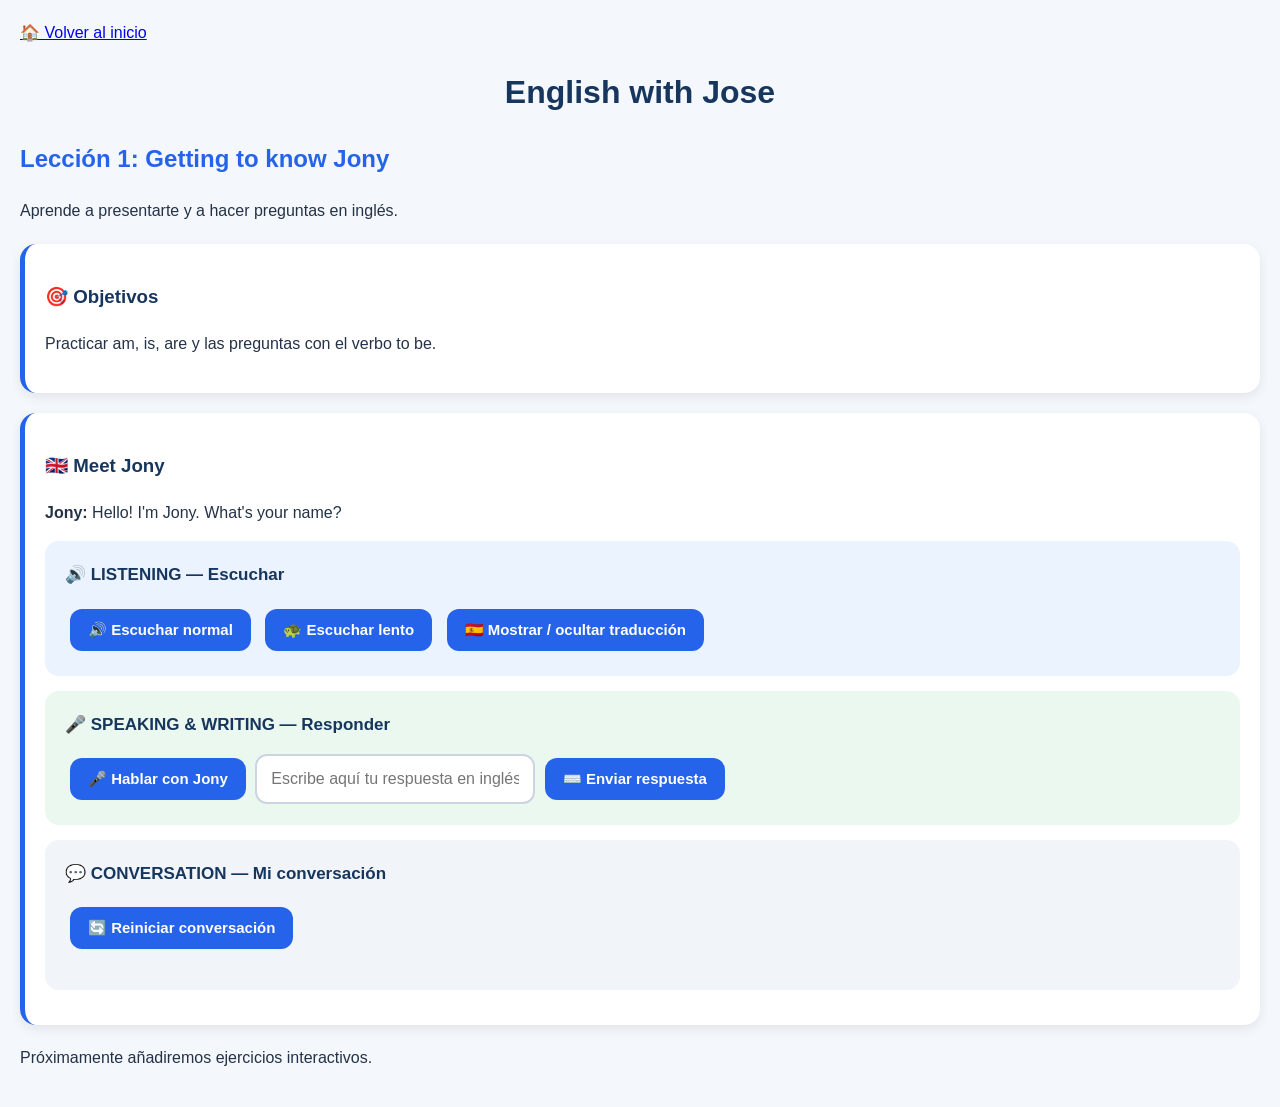
==== curso1.html @ d6d6503d "Eliminar mensaje duplicado del reconocimiento de voz Clear the result text content after processing " ====
<!DOCTYPE html>
<html lang="es">
<head>
  <meta charset="UTF-8">
  <meta name="viewport" content="width=device-width, initial-scale=1.0">
  <title>English with Jose - Curso 1</title>
 <link rel="stylesheet" href="curso1.css?v=2">
</head>

<body>
  <a href="inicio.html">🏠 Volver al inicio</a>

  <h1>English with Jose</h1>
  <h2>Lección 1: Getting to know Jony</h2>

  <p>Aprende a presentarte y a hacer preguntas en inglés.</p>

  <div class="tarjeta">
  <h3>🎯 Objetivos</h3>
  <p>Practicar am, is, are y las preguntas con el verbo to be.</p>
   </div> 
<div class="tarjeta">
  <h3>🇬🇧 Meet Jony</h3>
  <p><strong>Jony:</strong> Hello! I'm Jony. What's your name?</p>
 <div class="subtarjeta escuchar">
    <h4>🔊 LISTENING — Escuchar</h4>
  <button onclick="hablarJony(1)">🔊 Escuchar normal</button>
<button onclick="hablarJony(0.7)">🐢 Escuchar lento</button>
  <p id="traduccionJony" style="display:none;"><strong>Traducción:</strong> ¡Hola! Soy Jony. ¿Cómo te llamas?</p>
<button onclick="alternarTraduccion()">🇪🇸 Mostrar / ocultar traducción</button>
 </div> 
 <div class="subtarjeta responder">
    <h4>🎤 SPEAKING & WRITING — Responder</h4> 
 <button onclick="escucharRespuesta()">🎤 Hablar con Jony</button>
 <input type="text" id="respuestaEscrita" placeholder="Escribe aquí tu respuesta en inglés" onkeydown="if(event.key === 'Enter') enviarRespuestaEscrita()">
 <button onclick="enviarRespuestaEscrita()">⌨️ Enviar respuesta</button> 
 </div> 
  <div class="subtarjeta conversacion">
    <h4>💬 CONVERSATION — Mi conversación</h4>
 <button onclick="reiniciarConversacion()">🔄 Reiniciar conversación</button> 
 <p id="respuestaAlumno"></p>
<div id="historialConversacion"></div>
    <p id="correccionAlumno"></p>
  </div>  
  </div>
  <p>Próximamente añadiremos ejercicios interactivos.</p>
<script>
let pasoConversacion = 1;
 let modoRespuesta = "voz"; 
 function agregarMensaje(remitente, texto) {
    const historial = document.getElementById("historialConversacion");

    const mensaje = document.createElement("div");
    mensaje.className = "mensaje " + remitente;
    mensaje.textContent = texto;

    historial.appendChild(mensaje);
} 
function hablarJony(velocidad) {
  const texto = "Hello! I'm Jony. What's your name?";

  speechSynthesis.cancel();

  const mensaje = new SpeechSynthesisUtterance(texto);

  mensaje.lang = "en-GB";
  mensaje.rate = velocidad;

  const voces = speechSynthesis.getVoices();

  const vozBritanica = voces.find(voz =>
    voz.lang.toLowerCase().startsWith("en-gb")
  );

  if (vozBritanica) {
    mensaje.voice = vozBritanica;
  }

  speechSynthesis.speak(mensaje);
}
function alternarTraduccion() {
  const traduccion = document.getElementById("traduccionJony");

  if (traduccion.style.display === "none") {
    traduccion.style.display = "block";
  } else {
    traduccion.style.display = "none";
  }
}
function escucharRespuesta() {
  const Reconocimiento = window.SpeechRecognition || window.webkitSpeechRecognition;
  const resultado = document.getElementById("respuestaAlumno");

  if (!Reconocimiento) {
    resultado.textContent = "Tu navegador no admite el reconocimiento de voz.";
    return;
  }

  const reconocimiento = new Reconocimiento();

  reconocimiento.lang = "en-GB";
  reconocimiento.continuous = false;
  reconocimiento.interimResults = false;

  resultado.textContent = "🎤 Escuchando... Habla en inglés.";

  reconocimiento.onresult = function(evento) {
    const texto = evento.results[0][0].transcript;
   resultado.textContent = "";
  if (texto.trim() !== "") {
    agregarMensaje("alumno", "Tú: " + texto);
} 
  reconocimiento.onend = function() {
  comprobarRespuesta(texto);
};
  };

  reconocimiento.onerror = function(evento) {
    resultado.textContent = "No se ha podido reconocer tu voz. Error: " + evento.error;
  };

  reconocimiento.onnomatch = function() {
    resultado.textContent = "No he podido entender tu respuesta. Inténtalo otra vez.";
  };

  reconocimiento.start();
}
function comprobarRespuesta(texto) {
  const correccion = document.getElementById("correccionAlumno");
if (pasoConversacion === 2) {
  comprobarOrigen(texto);
  return;
}
  const respuesta = texto
    .toLowerCase()
    .trim()
    .replace(/[.!?]+$/g, "");

  if (/^my name'?s is\b/.test(respuesta)) {
    correccion.textContent =
      "❌ Has repetido IS. Puedes decir: My name is Josep o My name's Josep.";
    return;
  }

  const nombreCompleto = respuesta.match(/^my name is (.+)$/);
  const nombreContraido = respuesta.match(/^my name's (.+)$/);
  const nombreCorto = respuesta.match(/^i'm (.+)$/);

  const nombre = nombreCompleto?.[1] ||
                 nombreContraido?.[1] ||
                 nombreCorto?.[1];

  if (nombre) {
  pasoConversacion = 2;  
    correccion.textContent =
      "✅ Correcto. Nice to meet you, " + nombre + "!";
if (modoRespuesta === "teclado") {
  preguntarOrigen();
} else {
  hablarJonyRespuesta("Nice to meet you, " + nombre + "!", function() {
    preguntarOrigen();
  });
}
  } else {
    correccion.textContent =
      "🔄 Inténtalo de nuevo. Puedes empezar con: My name is... o I'm...";
  }
}
function hablarJonyRespuesta(texto, alTerminar) {
  speechSynthesis.cancel();

  const mensaje = new SpeechSynthesisUtterance(texto);

  mensaje.lang = "en-GB";
  mensaje.rate = 0.9;

  const voces = speechSynthesis.getVoices();

  const vozBritanica = voces.find(voz =>
    voz.lang.toLowerCase().startsWith("en-gb")
  );

  if (vozBritanica) {
    mensaje.voice = vozBritanica;
  }
mensaje.onend = function() {
  if (alTerminar) {
    alTerminar();
  }
};
  speechSynthesis.speak(mensaje);
}
function preguntarOrigen() {
 if (modoRespuesta === "teclado") {
agregarMensaje("jony", "Jony: Where are you from?"); 
  return;
} 
  hablarJonyRespuesta("Where are you from?", function() {
if (modoRespuesta === "voz") {
  escucharRespuesta();
}
  });
} 

function comprobarOrigen(texto) {
  const correccion = document.getElementById("correccionAlumno");

  const respuesta = texto.toLowerCase().trim();

 if (/^(i'm|i am) (?!from\b)[a-z]+/.test(respuesta)) {
  correccion.textContent =
    "❌ Te falta la preposición FROM. Debes decir: I'm from Cartagena.";
  if (modoRespuesta === "voz") {
  hablarJonyRespuesta("Try again, please.", function() {
    escucharRespuesta();
  });
}
  return;
}
  if (/^(i'm|i am) from .+/.test(respuesta)) {
    correccion.textContent = "✅ Correcto. Very good!";
    pasoConversacion = 3;
  if (modoRespuesta === "teclado") {
  correccion.textContent = "✅ Jony: That's great! (¡Qué bien!)";
} else {
  hablarJonyRespuesta("That's great!");
} 
  } else {
correccion.textContent =
  "❌ Recuerda: para indicar de dónde eres utilizamos 'I'm from...'. Por ejemplo: I'm from Cartagena. Inténtalo otra vez.";  
if (modoRespuesta === "voz") {
  hablarJonyRespuesta("Try again, please.", function() {
    escucharRespuesta();
  });
}
  }
} 
 function enviarRespuestaEscrita() {
  modoRespuesta = "teclado"; 
  const campo = document.getElementById("respuestaEscrita");
  const texto = campo.value.trim();

  if (texto === "") {
    alert("Escribe primero una respuesta en inglés.");
    return;
  }

 
 agregarMensaje("alumno", "Tú: " + texto);
   comprobarRespuesta(texto);
  campo.value = "";
} 
function reiniciarConversacion() {
  pasoConversacion = 1;
modoRespuesta = "voz";
 document.getElementById("respuestaAlumno").textContent = "";

  document.getElementById("correccionAlumno").textContent = "";

  document.getElementById("respuestaEscrita").value = "";

  speechSynthesis.cancel();
  document.getElementById("historialConversacion").innerHTML = "";
agregarMensaje("jony", "Jony: What's your name?");
}  
</script>
</body>
</html>
---- curso1.css ----
/* ENGLISH WITH JOSE - DISEÑO GENERAL */

body {
    background-color: #f4f7fb;
    font-family: Arial, Helvetica, sans-serif;
    color: #243247;
    margin: 0;
    padding: 20px;
    line-height: 1.6;
}

/* TÍTULOS */

h1 {
    color: #17365d;
    font-size: 32px;
    text-align: center;
}

h2 {
    color: #2563eb;
    font-size: 24px;
}

h3 {
    color: #17365d;
}

/* BOTONES MODERNOS */

button {
    background-color: #2563eb;
    color: white;
    border: none;
    border-radius: 12px;
    padding: 12px 18px;
    font-size: 15px;
    font-weight: bold;
    cursor: pointer;
    margin: 5px;
    transition: background-color 0.2s;
}

button:hover {
    background-color: #1d4ed8;
}

button:active {
    transform: scale(0.97);
}
/* CUADRO PARA ESCRIBIR RESPUESTAS */

#respuestaEscrita {
    width: 280px;
    max-width: 90%;
    padding: 14px;
    font-size: 16px;
    border: 2px solid #cbd5e1;
    border-radius: 12px;
    background-color: white;
    color: #243247;
    box-sizing: border-box;
}

#respuestaEscrita:focus {
    border-color: #2563eb;
    outline: none;
}

/* TARJETAS DE LA APLICACIÓN */

.tarjeta {
    background-color: white;
    border-radius: 16px;
    padding: 20px;
    margin: 20px 0;
    box-shadow: 0 4px 12px rgba(0, 0, 0, 0.08);
    border-left: 5px solid #2563eb;
}

/* DISEÑO DE LAS TRES SUBTARJETAS */

.subtarjeta {
    padding: 20px;
    margin: 15px 0;
    border-radius: 14px;
}

/* LISTENING - AZUL CLARO */

.escuchar {
    background-color: #eaf3ff;
}

/* SPEAKING & WRITING - VERDE SUAVE */

.responder {
    background-color: #eaf8ef;
}

/* CONVERSATION - GRIS AZULADO */

.conversacion {
    background-color: #f1f5f9;
}

/* TÍTULOS DE LAS SUBTARJETAS */

.subtarjeta h4 {
    color: #17365d;
    font-size: 17px;
    margin-top: 0;
    margin-bottom: 15px;
}

/* MENSAJES DEL CHAT */

.mensaje {
    padding: 12px 16px;
    margin: 10px 0;
    border-radius: 12px;
    max-width: 75%;
    line-height: 1.5;
    overflow-wrap: break-word;
}

/* MENSAJES DE JONY */

.mensaje.jony {
    background-color: #dbeafe;
    color: #1e3a8a;
    margin-right: auto;
}

/* MENSAJES DEL ALUMNO */

.mensaje.alumno {
    background-color: #dcfce7;
    color: #166534;
    margin-left: auto;
}
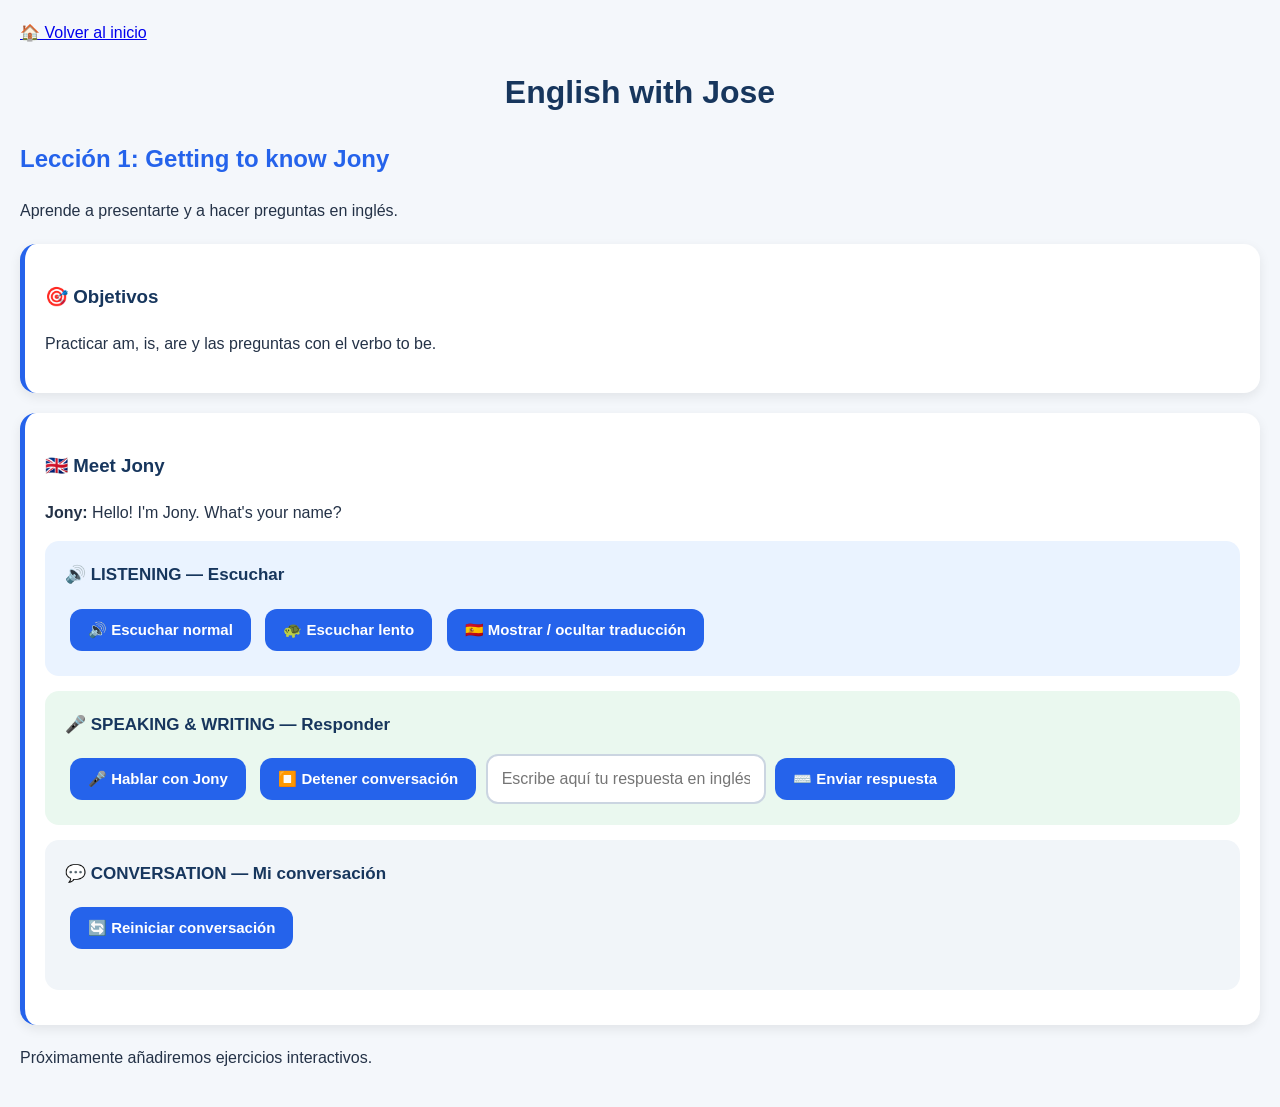
==== commit 1a41dee3: "Paso 390 ´Lección 1 con cinco preguntas y mejoras de conversación" ====
--- a/curso1.html
+++ b/curso1.html
@@ -31,7 +31,8 @@
  </div> 
  <div class="subtarjeta responder">
     <h4>🎤 SPEAKING & WRITING — Responder</h4> 
- <button onclick="escucharRespuesta()">🎤 Hablar con Jony</button>
+<button onclick="iniciarConversacionVoz()">🎤 Hablar con Jony</button>
+<button onclick="detenerConversacion()">⏹️ Detener conversación</button>
  <input type="text" id="respuestaEscrita" placeholder="Escribe aquí tu respuesta en inglés" onkeydown="if(event.key === 'Enter') enviarRespuestaEscrita()">
  <button onclick="enviarRespuestaEscrita()">⌨️ Enviar respuesta</button> 
  </div> 
@@ -45,224 +46,305 @@
   </div>
   <p>Próximamente añadiremos ejercicios interactivos.</p>
 <script>
-let pasoConversacion = 1;
- let modoRespuesta = "voz"; 
- function agregarMensaje(remitente, texto) {
-    const historial = document.getElementById("historialConversacion");
-
-    const mensaje = document.createElement("div");
-    mensaje.className = "mensaje " + remitente;
-    mensaje.textContent = texto;
-
-    historial.appendChild(mensaje);
-} 
+// Conversación guiada de cinco preguntas: voz y teclado.
+let pasoConversacion = 0;
+let modoRespuesta = "voz";
+let reconocimientoActivo = null;
+let conversacionActiva = false;
+let tokenConversacion = 0;
+const preguntas = [
+  "What's your name?",
+  "Where are you from?",
+  "How old are you?",
+  "What do you like doing?",
+  "Do you speak English?"
+];
+
+function agregarMensaje(remitente, texto) {
+  const historial = document.getElementById("historialConversacion");
+  const mensaje = document.createElement("div");
+  mensaje.className = "mensaje " + remitente;
+  mensaje.textContent = texto;
+  historial.appendChild(mensaje);
+  mensaje.scrollIntoView({block: "nearest", behavior: "smooth"});
+}
+
+function vozBritanica() {
+  return speechSynthesis.getVoices().find(voz =>
+    voz.lang.toLowerCase().startsWith("en-gb")
+  );
+}
+
 function hablarJony(velocidad) {
-  const texto = "Hello! I'm Jony. What's your name?";
-
+  const mensaje = new SpeechSynthesisUtterance("Hello! I'm Jony. What's your name?");
   speechSynthesis.cancel();
-
-  const mensaje = new SpeechSynthesisUtterance(texto);
-
   mensaje.lang = "en-GB";
   mensaje.rate = velocidad;
-
-  const voces = speechSynthesis.getVoices();
-
-  const vozBritanica = voces.find(voz =>
-    voz.lang.toLowerCase().startsWith("en-gb")
-  );
-
-  if (vozBritanica) {
-    mensaje.voice = vozBritanica;
-  }
-
+  const voz = vozBritanica();
+  if (voz) mensaje.voice = voz;
   speechSynthesis.speak(mensaje);
 }
+
 function alternarTraduccion() {
   const traduccion = document.getElementById("traduccionJony");
-
-  if (traduccion.style.display === "none") {
-    traduccion.style.display = "block";
-  } else {
-    traduccion.style.display = "none";
-  }
-}
+  traduccion.style.display = traduccion.style.display === "none" ? "block" : "none";
+}
+
+function limpiarEstado() {
+  tokenConversacion++;
+  conversacionActiva = false;
+  if (reconocimientoActivo) {
+    const anterior = reconocimientoActivo;
+    reconocimientoActivo = null;
+    anterior.onresult = null;
+    anterior.onend = null;
+    anterior.onerror = null;
+    anterior.onnomatch = null;
+    try { anterior.abort(); } catch (error) { /* ya estaba cerrado */ }
+  }
+  speechSynthesis.cancel();
+  document.getElementById("respuestaAlumno").textContent = "";
+}
+
+function prepararNuevaConversacion(modo) {
+  limpiarEstado();
+  pasoConversacion = 0;
+  modoRespuesta = modo;
+  document.getElementById("respuestaEscrita").value = "";
+  document.getElementById("correccionAlumno").textContent = "";
+  document.getElementById("historialConversacion").innerHTML = "";
+  conversacionActiva = true;
+  preguntarActual();
+}
+
+function reiniciarConversacion() {
+  // El reinicio comienza una conversación por teclado y muestra la pregunta 1.
+  prepararNuevaConversacion("teclado");
+}
+
+function detenerConversacion() {
+  limpiarEstado();
+  document.getElementById("respuestaAlumno").textContent = "⏹️ Conversación detenida. Puedes reiniciarla cuando quieras.";
+}
+
+function hablarJonyRespuesta(texto, alTerminar) {
+  const token = tokenConversacion;
+  agregarMensaje("jony", "Jony: " + texto);
+  if (modoRespuesta !== "voz") return;
+  speechSynthesis.cancel();
+  const mensaje = new SpeechSynthesisUtterance(texto);
+  mensaje.lang = "en-GB";
+  mensaje.rate = 0.9;
+  const voz = vozBritanica();
+  if (voz) mensaje.voice = voz;
+  let finalizado = false;
+  function continuar() {
+    if (finalizado || token !== tokenConversacion || !conversacionActiva) return;
+    finalizado = true;
+    if (alTerminar) alTerminar();
+  }
+  mensaje.onend = continuar;
+  mensaje.onerror = continuar;
+  speechSynthesis.speak(mensaje);
+}
+
+function iniciarConversacionVoz() {
+  // Inicio por voz separado del reinicio por teclado: sin preguntas duplicadas.
+  prepararNuevaConversacion("voz");
+}
+
+function preguntarActual() {
+  if (!conversacionActiva || pasoConversacion >= preguntas.length) return;
+  document.getElementById("correccionAlumno").textContent = "";
+  hablarJonyRespuesta(preguntas[pasoConversacion], () => {
+    if (modoRespuesta === "voz") escucharRespuesta();
+  });
+}
+
 function escucharRespuesta() {
+  if (!conversacionActiva || modoRespuesta !== "voz") return;
   const Reconocimiento = window.SpeechRecognition || window.webkitSpeechRecognition;
   const resultado = document.getElementById("respuestaAlumno");
-
   if (!Reconocimiento) {
-    resultado.textContent = "Tu navegador no admite el reconocimiento de voz.";
+    resultado.textContent = "Tu navegador no admite el reconocimiento de voz. Puedes usar el teclado.";
     return;
   }
-
+  if (reconocimientoActivo) return;
   const reconocimiento = new Reconocimiento();
-
+  reconocimientoActivo = reconocimiento;
+  const token = tokenConversacion;
   reconocimiento.lang = "en-GB";
   reconocimiento.continuous = false;
   reconocimiento.interimResults = false;
-
+  let textoReconocido = null;
+  let errorReconocimiento = null;
   resultado.textContent = "🎤 Escuchando... Habla en inglés.";
-
   reconocimiento.onresult = function(evento) {
-    const texto = evento.results[0][0].transcript;
-   resultado.textContent = "";
-  if (texto.trim() !== "") {
-    agregarMensaje("alumno", "Tú: " + texto);
-} 
+    textoReconocido = evento.results[0][0].transcript.trim();
+  };
+  reconocimiento.onerror = function(evento) {
+    errorReconocimiento = evento.error;
+  };
   reconocimiento.onend = function() {
-  comprobarRespuesta(texto);
-};
+    if (reconocimientoActivo === reconocimiento) reconocimientoActivo = null;
+    if (token !== tokenConversacion || !conversacionActiva) return;
+    resultado.textContent = "";
+    if (textoReconocido) {
+      agregarMensaje("alumno", "Tú: " + textoReconocido);
+      comprobarRespuesta(textoReconocido);
+    } else {
+      const explicacion = errorReconocimiento === "network"
+        ? "Error de red del reconocimiento de voz. Comprueba que estás en Edge y vuelve a iniciar."
+        : "No he podido reconocer tu respuesta" + (errorReconocimiento ? " (" + errorReconocimiento + ")" : "") + ". Pulsa «Hablar con Jony» para intentarlo otra vez.";
+      resultado.textContent = explicacion;
+    }
   };
-
-  reconocimiento.onerror = function(evento) {
-    resultado.textContent = "No se ha podido reconocer tu voz. Error: " + evento.error;
-  };
-
-  reconocimiento.onnomatch = function() {
-    resultado.textContent = "No he podido entender tu respuesta. Inténtalo otra vez.";
-  };
-
-  reconocimiento.start();
-}
+  try { reconocimiento.start(); }
+  catch (error) {
+    reconocimientoActivo = null;
+    resultado.textContent = "No se ha podido iniciar el micrófono. Inténtalo de nuevo.";
+  }
+}
+
+function normalizar(texto) {
+  return texto.toLowerCase().trim().replace(/[.,!?;:]+/g, "").replace(/\s+/g, " ");
+}
+
+function edadEnNumero(expresion) {
+  if (/^\d{1,3}$/.test(expresion)) return Number(expresion);
+  const unidades = {zero:0, one:1, two:2, three:3, four:4, five:5, six:6,
+    seven:7, eight:8, nine:9, ten:10, eleven:11, twelve:12, thirteen:13,
+    fourteen:14, fifteen:15, sixteen:16, seventeen:17, eighteen:18, nineteen:19};
+  const decenas = {twenty:20, thirty:30, forty:40, fifty:50, sixty:60,
+    seventy:70, eighty:80, ninety:90};
+  const palabras = expresion.toLowerCase().replace(/-/g, " ").split(/\s+/);
+  if (palabras.length === 1) {
+    if (palabras[0] === "hundred") return null;
+    if (palabras[0] in unidades) return unidades[palabras[0]];
+    if (palabras[0] in decenas) return decenas[palabras[0]];
+  }
+  if (palabras.length === 2 && palabras[0] in decenas &&
+      palabras[1] in unidades && unidades[palabras[1]] >= 1 && unidades[palabras[1]] <= 9) {
+    return decenas[palabras[0]] + unidades[palabras[1]];
+  }
+  if (expresion === "one hundred" || expresion === "a hundred") return 100;
+  if (expresion === "one hundred and twenty" || expresion === "one hundred twenty") return 120;
+  return null;
+}
+
+function evaluarRespuesta(texto) {
+  const r = normalizar(texto);
+  if (pasoConversacion === 0) {
+    if (/^my name(?:'s| is) is\b/.test(r)) return {bien:false, consejo:"Has repetido IS. Di: My name is Joseph."};
+    const nombre = r.match(/^(?:my name is |my name's |i am |i'm )([a-zà-ÿ][a-zà-ÿ' -]*)$/i);
+    if (nombre) return {bien:true, respuesta:"Nice to meet you, " + nombre[1].replace(/\b[a-zà-ÿ]/g, letra => letra.toUpperCase()) + "!"};
+    return {bien:false, consejo:"Para presentarte, di: My name is Joseph. O también: I'm Joseph."};
+  }
+  if (pasoConversacion === 1) {
+    if (/^(?:i'm|i am) from [a-zà-ÿ][a-zà-ÿ' -]*$/i.test(r)) return {bien:true, respuesta:"That's great!"};
+    return {bien:false, consejo:"Para decir de dónde eres, utiliza FROM. Por ejemplo: I'm from Cartagena."};
+  }
+  if (pasoConversacion === 2) {
+    const edad = r.match(/^(?:i'm|i am) (.+?)(?: years? old)?$/);
+    const numero = edad ? edadEnNumero(edad[1]) : null;
+    if (numero !== null && numero >= 0 && numero <= 120) return {bien:true, respuesta:"Very good!"};
+    if (/^i have (?:\d|[a-z])/.test(r)) return {bien:false, consejo:"En inglés, la edad se expresa con TO BE, no con HAVE. Di: I'm 65 years old."};
+    if (/^my (?:\d|[a-z])/.test(r)) return {bien:false, consejo:"Para indicar tu edad, empieza con I'm o I am. Ejemplo: I'm sixty-six years old."};
+    return {bien:false, consejo:"Di: I'm 66 years old. También puedes escribir: I'm sixty-six years old. Se admiten distintas edades."};
+  }
+  if (pasoConversacion === 3) {
+    if (/^i(?:'m| am) (?:like|love|enjoy)\b/.test(r)) {
+      return {bien:false, consejo:"No digas 'I'm like'. Di: I like reading books."};
+    }
+    const actividad = r.match(/^i (like|love|enjoy) (.+)$/);
+    if (actividad) {
+      const verbo = actividad[1];
+      const resto = actividad[2];
+      if (/^play\b/.test(resto)) {
+        return {bien:false, consejo:"Después de 'I like', di: I like playing football. También puedes decir: I like to play football."};
+      }
+      if (/^to [a-z]+(?: [a-z' -]+)?$/.test(resto) && verbo !== "enjoy") {
+        return {bien:true, respuesta:"That sounds interesting!"};
+      }
+      if (/^[a-z]+ing(?: [a-z' -]+)?$/.test(resto)) {
+        return {bien:true, respuesta:"That sounds interesting!"};
+      }
+      if (/^(?:football|music|books|films|movies|sports|chocolate|coffee|tea|reading|swimming|walking|cooking|travelling|traveling)$/.test(resto) && verbo !== "enjoy") {
+        return {bien:true, respuesta:"That sounds interesting!"};
+      }
+    }
+    return {bien:false, consejo:"Puedes decir: I like reading books. / I like playing football. / I enjoy cooking. / I like to walk."};
+  }
+  if (pasoConversacion === 4) {
+    // Se admiten respuestas afirmativas, negativas, matizadas y de duda.
+    const respuestaIngles = /^(?:i (?:speak|don't speak|do not speak) (?:a little |some |very well |much )?english|i'm not sure|i am not sure)$/;
+    const afirmativa = /^yes(?: i do| i (?:speak|can speak) (?:a little |some |very well )?english)?$/;
+    const negativa = /^no(?: i don't| i do not| i (?:don't|do not) speak english)?$/;
+    const matizada = /^yes,? but i (?:speak|can speak) (?:a little |some |very well )?english$/;
+    if (respuestaIngles.test(r) || afirmativa.test(r) || negativa.test(r) || matizada.test(r)) {
+      return {bien:true, respuesta:"Thank you for practising with me. See you soon!"};
+    }
+    return {bien:false, consejo:"No he podido interpretar tu respuesta. Puedes decir: Yes, I do. / No, I don't. / Yes, but I speak a little English. / I'm not sure."};
+  }
+  return {bien:false, consejo:"La conversación ha terminado. Pulsa Reiniciar conversación."};
+}
+
 function comprobarRespuesta(texto) {
+  if (!conversacionActiva) return;
   const correccion = document.getElementById("correccionAlumno");
-if (pasoConversacion === 2) {
-  comprobarOrigen(texto);
-  return;
-}
-  const respuesta = texto
-    .toLowerCase()
-    .trim()
-    .replace(/[.!?]+$/g, "");
-
-  if (/^my name'?s is\b/.test(respuesta)) {
-    correccion.textContent =
-      "❌ Has repetido IS. Puedes decir: My name is Josep o My name's Josep.";
+  const evaluacion = evaluarRespuesta(texto);
+  if (!evaluacion.bien) {
+    correccion.textContent = "💡 " + evaluacion.consejo;
+    if (modoRespuesta === "voz") {
+      hablarJonyRespuesta("Try again, please.", () => escucharRespuesta());
+    } else {
+      agregarMensaje("jony", "Jony: Try again, please.");
+    }
     return;
   }
-
-  const nombreCompleto = respuesta.match(/^my name is (.+)$/);
-  const nombreContraido = respuesta.match(/^my name's (.+)$/);
-  const nombreCorto = respuesta.match(/^i'm (.+)$/);
-
-  const nombre = nombreCompleto?.[1] ||
-                 nombreContraido?.[1] ||
-                 nombreCorto?.[1];
-
-  if (nombre) {
-  pasoConversacion = 2;  
-    correccion.textContent =
-      "✅ Correcto. Nice to meet you, " + nombre + "!";
-if (modoRespuesta === "teclado") {
-  preguntarOrigen();
-} else {
-  hablarJonyRespuesta("Nice to meet you, " + nombre + "!", function() {
-    preguntarOrigen();
-  });
-}
+  correccion.textContent = "✅ Correcto. Very good!";
+  pasoConversacion++;
+  if (pasoConversacion >= preguntas.length) {
+    hablarJonyRespuesta(evaluacion.respuesta);
+    conversacionActiva = false;
+    document.getElementById("respuestaAlumno").textContent = "✅ Conversación completada. Puedes reiniciarla.";
+    return;
+  }
+  if (modoRespuesta === "voz") {
+    hablarJonyRespuesta(evaluacion.respuesta, () => preguntarActual());
   } else {
-    correccion.textContent =
-      "🔄 Inténtalo de nuevo. Puedes empezar con: My name is... o I'm...";
-  }
-}
-function hablarJonyRespuesta(texto, alTerminar) {
-  speechSynthesis.cancel();
-
-  const mensaje = new SpeechSynthesisUtterance(texto);
-
-  mensaje.lang = "en-GB";
-  mensaje.rate = 0.9;
-
-  const voces = speechSynthesis.getVoices();
-
-  const vozBritanica = voces.find(voz =>
-    voz.lang.toLowerCase().startsWith("en-gb")
-  );
-
-  if (vozBritanica) {
-    mensaje.voice = vozBritanica;
-  }
-mensaje.onend = function() {
-  if (alTerminar) {
-    alTerminar();
-  }
-};
-  speechSynthesis.speak(mensaje);
-}
-function preguntarOrigen() {
- if (modoRespuesta === "teclado") {
-agregarMensaje("jony", "Jony: Where are you from?"); 
-  return;
-} 
-  hablarJonyRespuesta("Where are you from?", function() {
-if (modoRespuesta === "voz") {
-  escucharRespuesta();
-}
-  });
-} 
-
-function comprobarOrigen(texto) {
-  const correccion = document.getElementById("correccionAlumno");
-
-  const respuesta = texto.toLowerCase().trim();
-
- if (/^(i'm|i am) (?!from\b)[a-z]+/.test(respuesta)) {
-  correccion.textContent =
-    "❌ Te falta la preposición FROM. Debes decir: I'm from Cartagena.";
-  if (modoRespuesta === "voz") {
-  hablarJonyRespuesta("Try again, please.", function() {
-    escucharRespuesta();
-  });
-}
-  return;
-}
-  if (/^(i'm|i am) from .+/.test(respuesta)) {
-    correccion.textContent = "✅ Correcto. Very good!";
-    pasoConversacion = 3;
-  if (modoRespuesta === "teclado") {
-  correccion.textContent = "✅ Jony: That's great! (¡Qué bien!)";
-} else {
-  hablarJonyRespuesta("That's great!");
-} 
-  } else {
-correccion.textContent =
-  "❌ Recuerda: para indicar de dónde eres utilizamos 'I'm from...'. Por ejemplo: I'm from Cartagena. Inténtalo otra vez.";  
-if (modoRespuesta === "voz") {
-  hablarJonyRespuesta("Try again, please.", function() {
-    escucharRespuesta();
-  });
-}
-  }
-} 
- function enviarRespuestaEscrita() {
-  modoRespuesta = "teclado"; 
+    hablarJonyRespuesta(evaluacion.respuesta);
+    preguntarActual();
+  }
+}
+
+function enviarRespuestaEscrita() {
   const campo = document.getElementById("respuestaEscrita");
   const texto = campo.value.trim();
-
-  if (texto === "") {
-    alert("Escribe primero una respuesta en inglés.");
-    return;
-  }
-
- 
- agregarMensaje("alumno", "Tú: " + texto);
-   comprobarRespuesta(texto);
+  if (!texto) { alert("Escribe primero una respuesta en inglés."); return; }
+  if (!conversacionActiva) {
+    const historial = document.getElementById("historialConversacion");
+    // Solo iniciar con teclado si el historial está vacío.
+    // Nunca borrar una conversación existente al enviar una respuesta.
+    if (historial.children.length > 0) {
+      document.getElementById("respuestaAlumno").textContent =
+        "La conversación está detenida o finalizada. Pulsa Reiniciar conversación para comenzar otra.";
+      return;
+    }
+    modoRespuesta = "teclado";
+    pasoConversacion = 0;
+    conversacionActiva = true;
+    preguntarActual();
+  }
+  if (modoRespuesta !== "teclado") {
+    limpiarEstado();
+    modoRespuesta = "teclado";
+    conversacionActiva = true;
+  }
+  agregarMensaje("alumno", "Tú: " + texto);
   campo.value = "";
-} 
-function reiniciarConversacion() {
-  pasoConversacion = 1;
-modoRespuesta = "voz";
- document.getElementById("respuestaAlumno").textContent = "";
-
-  document.getElementById("correccionAlumno").textContent = "";
-
-  document.getElementById("respuestaEscrita").value = "";
-
-  speechSynthesis.cancel();
-  document.getElementById("historialConversacion").innerHTML = "";
-agregarMensaje("jony", "Jony: What's your name?");
-}  
+  comprobarRespuesta(texto);
+}
 </script>
 </body>
 </html>
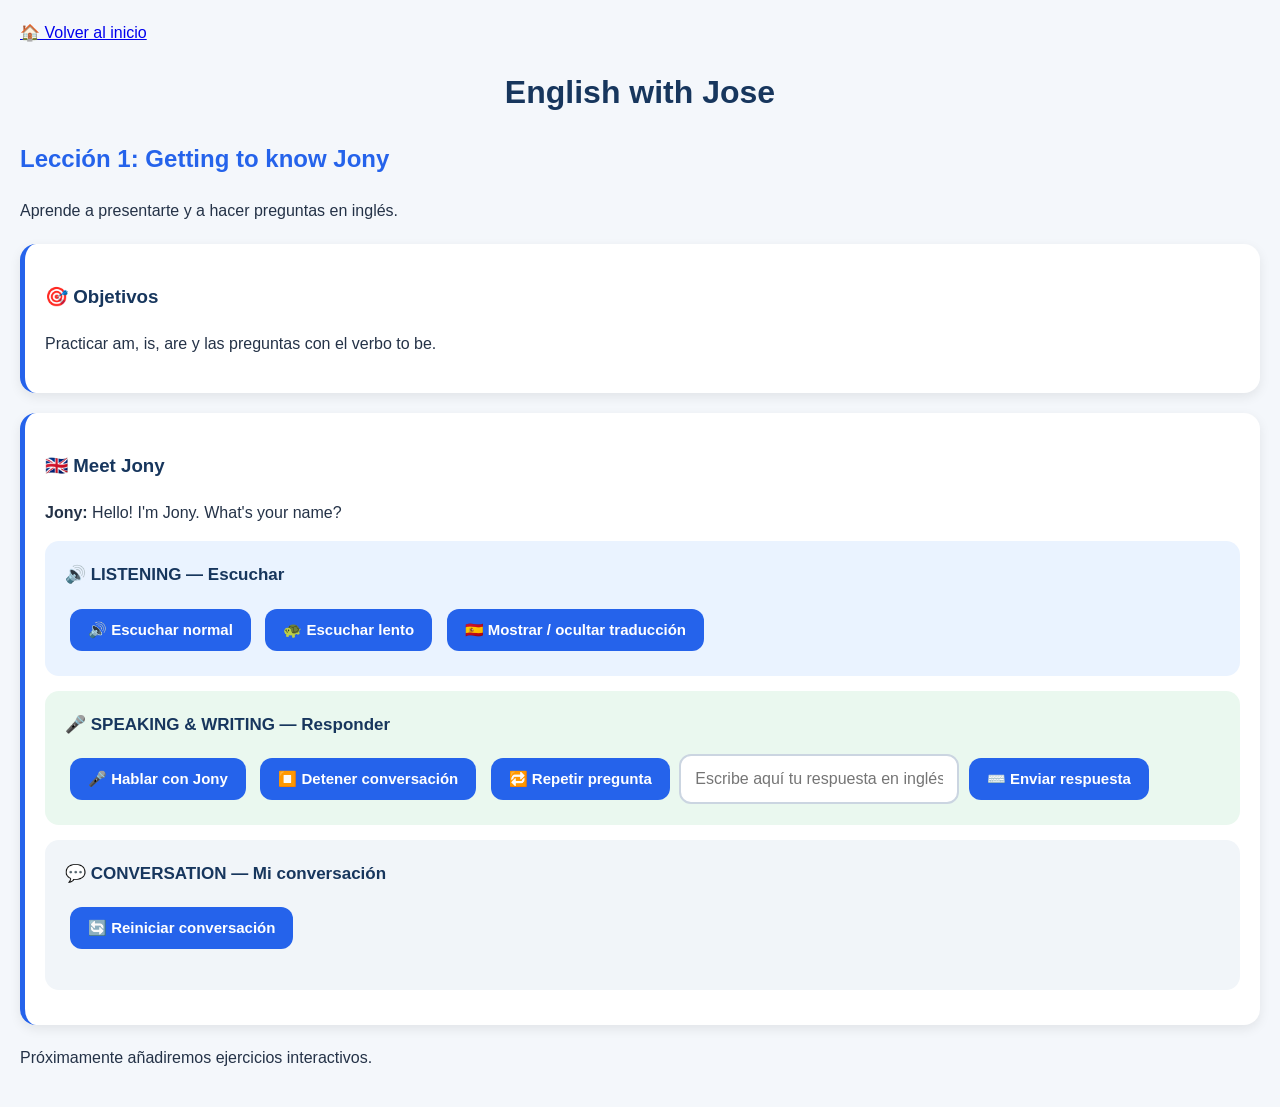
==== commit 657bab6f: "Add repeat question button and improve feedback" ====
--- a/curso1.html
+++ b/curso1.html
@@ -33,6 +33,7 @@
     <h4>🎤 SPEAKING & WRITING — Responder</h4> 
 <button onclick="iniciarConversacionVoz()">🎤 Hablar con Jony</button>
 <button onclick="detenerConversacion()">⏹️ Detener conversación</button>
+<button onclick="repetirPregunta()">🔁 Repetir pregunta</button>
  <input type="text" id="respuestaEscrita" placeholder="Escribe aquí tu respuesta en inglés" onkeydown="if(event.key === 'Enter') enviarRespuestaEscrita()">
  <button onclick="enviarRespuestaEscrita()">⌨️ Enviar respuesta</button> 
  </div> 
@@ -122,6 +123,29 @@
   prepararNuevaConversacion("teclado");
 }
 
+function repetirPregunta() {
+  const aviso = document.getElementById("respuestaAlumno");
+  if (pasoConversacion >= preguntas.length) {
+    aviso.textContent = "La conversación ha terminado. Pulsa Reiniciar conversación para comenzar otra.";
+    return;
+  }
+  // Invalida las devoluciones de voz pendientes sin borrar el historial.
+  tokenConversacion++;
+  if (reconocimientoActivo) {
+    const anterior = reconocimientoActivo;
+    reconocimientoActivo = null;
+    anterior.onresult = null;
+    anterior.onend = null;
+    anterior.onerror = null;
+    try { anterior.abort(); } catch (error) { /* ya estaba cerrado */ }
+  }
+  speechSynthesis.cancel();
+  conversacionActiva = true;
+  modoRespuesta = "voz";
+  aviso.textContent = "";
+  preguntarActual();
+}
+
 function detenerConversacion() {
   limpiarEstado();
   document.getElementById("respuestaAlumno").textContent = "⏹️ Conversación detenida. Puedes reiniciarla cuando quieras.";
@@ -194,15 +218,15 @@
       comprobarRespuesta(textoReconocido);
     } else {
       const explicacion = errorReconocimiento === "network"
-        ? "Error de red del reconocimiento de voz. Comprueba que estás en Edge y vuelve a iniciar."
-        : "No he podido reconocer tu respuesta" + (errorReconocimiento ? " (" + errorReconocimiento + ")" : "") + ". Pulsa «Hablar con Jony» para intentarlo otra vez.";
+        ? "Error de red del reconocimiento de voz. Comprueba la conexión y pulsa «Repetir pregunta» para volver a intentarlo."
+        : "No he podido reconocer tu respuesta" + (errorReconocimiento ? " (" + errorReconocimiento + ")" : "") + ". Pulsa «Repetir pregunta» para escucharla de nuevo y responder sin perder el historial.";
       resultado.textContent = explicacion;
     }
   };
   try { reconocimiento.start(); }
   catch (error) {
     reconocimientoActivo = null;
-    resultado.textContent = "No se ha podido iniciar el micrófono. Inténtalo de nuevo.";
+    resultado.textContent = "No se ha podido iniciar el micrófono. Pulsa «Repetir pregunta» para intentarlo otra vez.";
   }
 }
 
@@ -245,9 +269,18 @@
     return {bien:false, consejo:"Para decir de dónde eres, utiliza FROM. Por ejemplo: I'm from Cartagena."};
   }
   if (pasoConversacion === 2) {
-    const edad = r.match(/^(?:i'm|i am) (.+?)(?: years? old)?$/);
+    const edad = r.match(/^(?:i'm|i am) (.+?)(?: (year|years) old)?$/);
     const numero = edad ? edadEnNumero(edad[1]) : null;
-    if (numero !== null && numero >= 0 && numero <= 120) return {bien:true, respuesta:"Very good!"};
+    if (numero !== null && numero >= 0 && numero <= 120) {
+      const unidadEdad = edad[2];
+      if (unidadEdad === "year" && numero !== 1) {
+        return {bien:false, consejo:"Para edades distintas de 1, utiliza YEARS en plural. Di: I'm " + numero + " years old."};
+      }
+      if (unidadEdad === "years" && numero === 1) {
+        return {bien:false, consejo:"Con 1, utiliza YEAR en singular. Di: I'm one year old."};
+      }
+      return {bien:true, respuesta:"Very good!"};
+    }
     if (/^i have (?:\d|[a-z])/.test(r)) return {bien:false, consejo:"En inglés, la edad se expresa con TO BE, no con HAVE. Di: I'm 65 years old."};
     if (/^my (?:\d|[a-z])/.test(r)) return {bien:false, consejo:"Para indicar tu edad, empieza con I'm o I am. Ejemplo: I'm sixty-six years old."};
     return {bien:false, consejo:"Di: I'm 66 years old. También puedes escribir: I'm sixty-six years old. Se admiten distintas edades."};
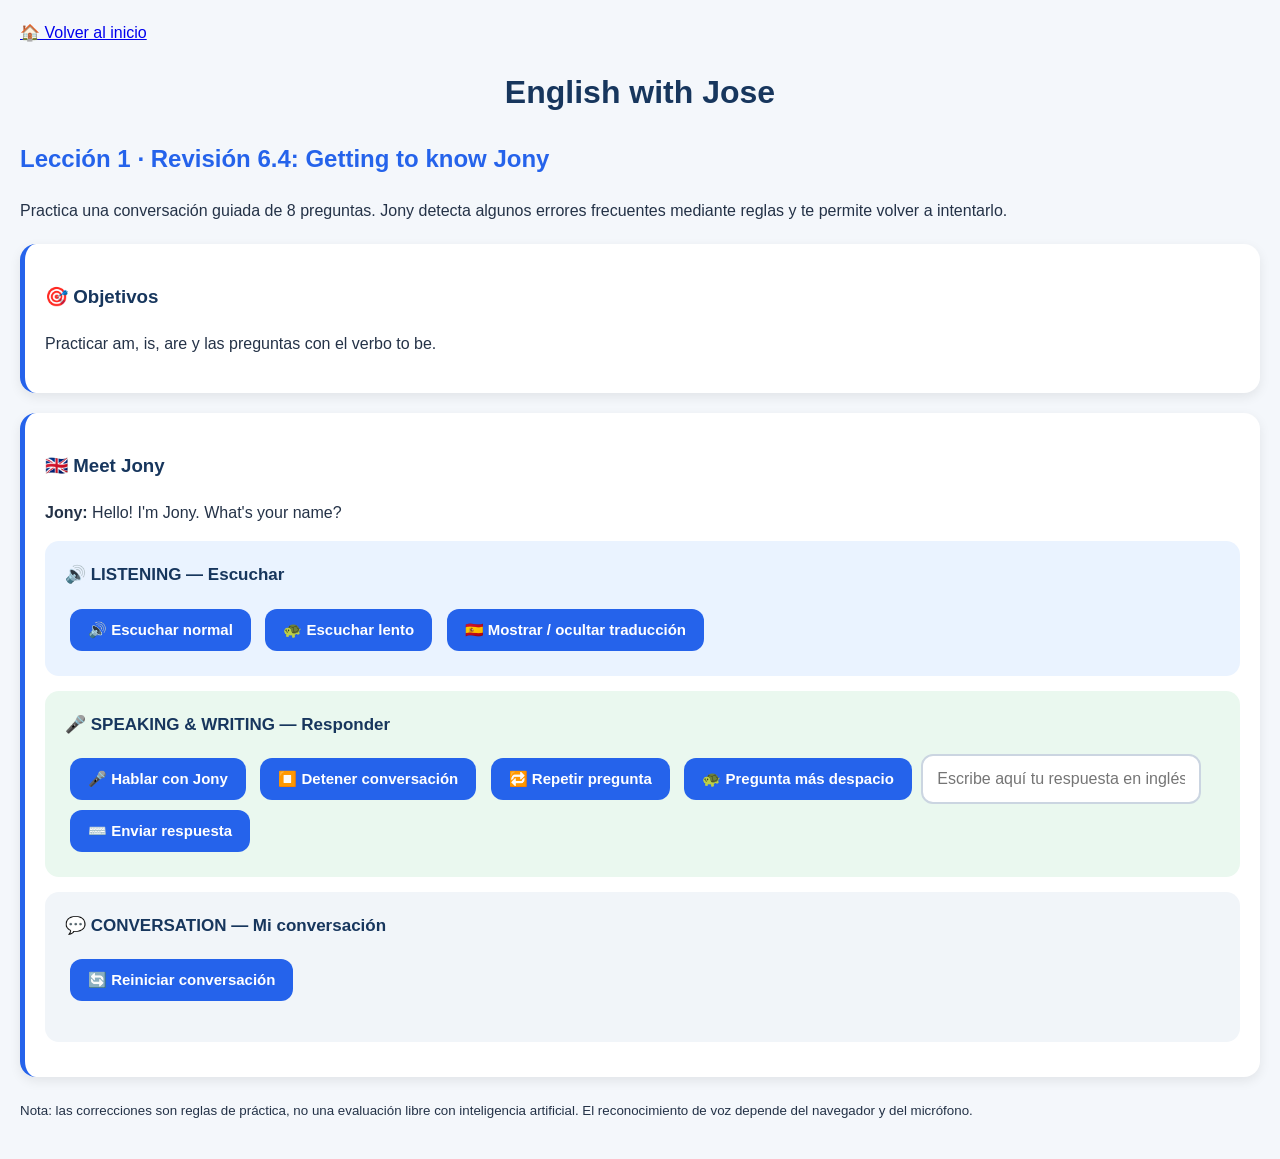
==== commit 7541f78c: "Actualizar lección 1 a revisión 6.4 Updated lesson title and description, added new buttons for slow" ====
--- a/curso1.html
+++ b/curso1.html
@@ -11,9 +11,9 @@
   <a href="inicio.html">🏠 Volver al inicio</a>
 
   <h1>English with Jose</h1>
-  <h2>Lección 1: Getting to know Jony</h2>
-
-  <p>Aprende a presentarte y a hacer preguntas en inglés.</p>
+  <h2>Lección 1 · Revisión 6.4: Getting to know Jony</h2>
+
+  <p>Practica una conversación guiada de 8 preguntas. Jony detecta algunos errores frecuentes mediante reglas y te permite volver a intentarlo.</p>
 
   <div class="tarjeta">
   <h3>🎯 Objetivos</h3>
@@ -34,6 +34,7 @@
 <button onclick="iniciarConversacionVoz()">🎤 Hablar con Jony</button>
 <button onclick="detenerConversacion()">⏹️ Detener conversación</button>
 <button onclick="repetirPregunta()">🔁 Repetir pregunta</button>
+<button onclick="escucharPreguntaLento()">🐢 Pregunta más despacio</button>
  <input type="text" id="respuestaEscrita" placeholder="Escribe aquí tu respuesta en inglés" onkeydown="if(event.key === 'Enter') enviarRespuestaEscrita()">
  <button onclick="enviarRespuestaEscrita()">⌨️ Enviar respuesta</button> 
  </div> 
@@ -42,12 +43,12 @@
  <button onclick="reiniciarConversacion()">🔄 Reiniciar conversación</button> 
  <p id="respuestaAlumno"></p>
 <div id="historialConversacion"></div>
-    <p id="correccionAlumno"></p>
+    <p id="correccionAlumno" aria-live="polite"></p>
   </div>  
   </div>
-  <p>Próximamente añadiremos ejercicios interactivos.</p>
+  <p><small>Nota: las correcciones son reglas de práctica, no una evaluación libre con inteligencia artificial. El reconocimiento de voz depende del navegador y del micrófono.</small></p>
 <script>
-// Conversación guiada de cinco preguntas: voz y teclado.
+// Revisión 6.4: conversación guiada de ocho preguntas; corrección basada en reglas.
 let pasoConversacion = 0;
 let modoRespuesta = "voz";
 let reconocimientoActivo = null;
@@ -58,7 +59,10 @@
   "Where are you from?",
   "How old are you?",
   "What do you like doing?",
-  "Do you speak English?"
+  "Do you speak English?",
+  "Where do you live?",
+  "What do you usually do in the morning?",
+  "What are you going to do tomorrow?"
 ];
 
 function agregarMensaje(remitente, texto) {
@@ -123,6 +127,19 @@
   prepararNuevaConversacion("teclado");
 }
 
+function escucharPreguntaLento() {
+  if (!conversacionActiva || pasoConversacion >= preguntas.length) return;
+  tokenConversacion++;
+  if (reconocimientoActivo) {
+    const anterior = reconocimientoActivo; reconocimientoActivo = null;
+    anterior.onresult = null; anterior.onend = null; anterior.onerror = null;
+    try { anterior.abort(); } catch (error) {}
+  }
+  speechSynthesis.cancel();
+  modoRespuesta = "voz";
+  hablarJonyRespuesta(preguntas[pasoConversacion], () => escucharRespuesta(), 0.7);
+}
+
 function repetirPregunta() {
   const aviso = document.getElementById("respuestaAlumno");
   if (pasoConversacion >= preguntas.length) {
@@ -151,14 +168,14 @@
   document.getElementById("respuestaAlumno").textContent = "⏹️ Conversación detenida. Puedes reiniciarla cuando quieras.";
 }
 
-function hablarJonyRespuesta(texto, alTerminar) {
+function hablarJonyRespuesta(texto, alTerminar, velocidad = 0.9) {
   const token = tokenConversacion;
   agregarMensaje("jony", "Jony: " + texto);
   if (modoRespuesta !== "voz") return;
   speechSynthesis.cancel();
   const mensaje = new SpeechSynthesisUtterance(texto);
   mensaje.lang = "en-GB";
-  mensaje.rate = 0.9;
+  mensaje.rate = velocidad;
   const voz = vozBritanica();
   if (voz) mensaje.voice = voz;
   let finalizado = false;
@@ -231,7 +248,10 @@
 }
 
 function normalizar(texto) {
-  return texto.toLowerCase().trim().replace(/[.,!?;:]+/g, "").replace(/\s+/g, " ");
+  return texto.toLowerCase().trim()
+    .replace(/[’‘`]/g, "'")
+    .replace(/[.,!?;:]+/g, " ")
+    .replace(/\s+/g, " ").trim();
 }
 
 function edadEnNumero(expresion) {
@@ -260,13 +280,17 @@
   const r = normalizar(texto);
   if (pasoConversacion === 0) {
     if (/^my name(?:'s| is) is\b/.test(r)) return {bien:false, consejo:"Has repetido IS. Di: My name is Joseph."};
-    const nombre = r.match(/^(?:my name is |my name's |i am |i'm )([a-zà-ÿ][a-zà-ÿ' -]*)$/i);
+    // Algunos reconocedores repiten palabras breves: «My my name is...».
+    const nombreLimpio = r.replace(/^(?:my\s+){2,}(?=name\b)/, "my ");
+    const nombre = nombreLimpio.match(/^(?:my name is |my name's |i am |i'm )([a-zà-ÿ][a-zà-ÿ' -]*)$/i);
     if (nombre) return {bien:true, respuesta:"Nice to meet you, " + nombre[1].replace(/\b[a-zà-ÿ]/g, letra => letra.toUpperCase()) + "!"};
     return {bien:false, consejo:"Para presentarte, di: My name is Joseph. O también: I'm Joseph."};
   }
   if (pasoConversacion === 1) {
     if (/^(?:i'm|i am) from [a-zà-ÿ][a-zà-ÿ' -]*$/i.test(r)) return {bien:true, respuesta:"That's great!"};
-    return {bien:false, consejo:"Para decir de dónde eres, utiliza FROM. Por ejemplo: I'm from Cartagena."};
+    if (/^(?:i'm|i am) is from\b/.test(r)) return {bien:false, consejo:"Has usado dos formas del verbo TO BE: I'M e IS. Di: I'm from Cartagena."};
+    if (/^i from\b/.test(r)) return {bien:false, consejo:"Falta AM: I'm from Cartagena."};
+    return {bien:false, consejo:"Para decir de dónde eres, utiliza I'M FROM + lugar. Por ejemplo: I'm from Cartagena."};
   }
   if (pasoConversacion === 2) {
     const edad = r.match(/^(?:i'm|i am) (.+?)(?: (year|years) old)?$/);
@@ -313,12 +337,68 @@
     const respuestaIngles = /^(?:i (?:speak|don't speak|do not speak) (?:a little |some |very well |much )?english|i'm not sure|i am not sure)$/;
     const afirmativa = /^yes(?: i do| i (?:speak|can speak) (?:a little |some |very well )?english)?$/;
     const negativa = /^no(?: i don't| i do not| i (?:don't|do not) speak english)?$/;
-    const matizada = /^yes,? but i (?:speak|can speak) (?:a little |some |very well )?english$/;
+    const matizada = /^yes but i (?:speak|can speak) (?:a little |some |very well )?english$/;
     if (respuestaIngles.test(r) || afirmativa.test(r) || negativa.test(r) || matizada.test(r)) {
-      return {bien:true, respuesta:"Thank you for practising with me. See you soon!"};
-    }
-    return {bien:false, consejo:"No he podido interpretar tu respuesta. Puedes decir: Yes, I do. / No, I don't. / Yes, but I speak a little English. / I'm not sure."};
-  }
+      return {bien:true, respuesta:"Thanks for telling me!"};
+    }
+    if (/^yes bur i (?:speak|can speak)\b/.test(r))
+      return {bien:false, consejo:"Has escrito BUR en lugar de BUT. Escribe: Yes, but I speak a little English."};
+    return {bien:false, consejo:"No he podido interpretar tu respuesta; quizá hay una errata. Puedes decir: Yes, I do. / No, I don't. / Yes, but I speak a little English. / I'm not sure."};
+  }
+  if (pasoConversacion === 5) {
+    if (/^(?:i live in|i'm living in|i am living in) [a-zà-ÿ][a-zà-ÿ' -]*$/i.test(r))
+      return {bien:true, respuesta:"That sounds like a nice place!"};
+    if (/^(?:i'm|i am) from /.test(r))
+      return {bien:false, consejo:"La pregunta es dónde VIVES, no de dónde eres. Di: I live in Cartagena."};
+    if (/^i live (?:at|on) /.test(r))
+      return {bien:false, consejo:"Para una ciudad usamos IN: I live in Cartagena. AT suele indicar un punto o dirección; ON, una calle."};
+    if (/^i lives?\b/.test(r) && !/^i live in\b/.test(r)) return {bien:false, consejo:"Con I usamos LIVE, sin S. Di: I live in Murcia."};
+    return {bien:false, consejo:"Responde con I live in + ciudad. Por ejemplo: I live in Cartagena."};
+  }
+  if (pasoConversacion === 6) {
+    // Rutinas: se admite un complemento inicial de tiempo y adverbios de frecuencia.
+    const rutina = r.replace(/^(?:in the morning|every morning|on weekdays|in the mornings)\s+/, "")
+                    .replace(/^(?:i )?(?:usually |often |sometimes |always )(?=i )/, "");
+    if (/^(?:i am|i'm) (?:go|have|drink|take|make|read|study|work|walk|get|wake)\b/.test(rutina))
+      return {bien:false, consejo:"Para hablar de hábitos, utiliza presente simple: I go to the gym. No: I am go to the gym."};
+    if (/^(?:i'm|i am) (?:going|running|walking|studying|working|having|drinking|reading|playing)\b/.test(rutina))
+      return {bien:false, consejo:"La frase puede ser correcta, pero aquí practicamos hábitos. Usa presente simple: I usually go for a run in the morning."};
+    if (/^i (?:usually |often |sometimes |always )?take (?:a )?coffee\b/.test(rutina))
+      return {bien:false, consejo:"Para esta rutina es más natural decir I have a coffee o I drink coffee."};
+    if (/^i (?:usually |often |sometimes |always )?(?:get up|wake up|have|drink|go|read|study|exercise|work|walk|run|cook|eat|take|make|listen|watch|play|start|leave|do|clean|prepare)\b(?: .*)?$/.test(rutina))
+      return {bien:true, respuesta:"Good! That is a nice routine."};
+    if (/^(?:in the morning )?(?:have|go|drink|take|read|study)\b/.test(r))
+      return {bien:false, consejo:"Falta el sujeto I. Por ejemplo: In the morning I have breakfast."};
+    return {bien:false, consejo:"No he podido comprobar esta rutina. Prueba una frase con I + verbo en presente: I go to the gym / I usually have breakfast at seven."};
+  }
+  if (pasoConversacion === 7) {
+    // Planes: 'going to' + lugar, 'going to' + verbo, o 'going for a run'.
+    const futuro = r.replace(/^(?:tomorrow|next week|on saturday)\s+/, "")
+                    .replace(/\s+(?:tomorrow|next week|on saturday)$/, "").trim();
+    if (/^i going to\b/.test(futuro))
+      return {bien:false, consejo:"Falta AM después de I. Di: I'm going to the supermarket."};
+    if (/^i(?:'m| am) going (?:visit|study|walk|travel|cook|work|play|read|run)\b/.test(futuro))
+      return {bien:false, consejo:"Para expresar un plan falta TO: I'm going to study English."};
+    if (/^i(?:'m| am) going to (?:the |a )(?:study|run|swim|play|visit|read|cook|travel|work)\b/.test(futuro)) {
+      if (/^i(?:'m| am) going to (?:the |a )run\b/.test(futuro))
+        return {bien:false, consejo:"Para hablar de correr, di: I'm going for a run o I'm going to run. No: I'm going to the run."};
+      return {bien:false, consejo:"No pongas THE o A antes del verbo. Di: I'm going to study English."};
+    }
+    const exito = {bien:true, respuesta:"Excellent! Thank you for practising with me. See you soon!"};
+    if (/^i(?:'m| am) going for a (?:run|walk|swim)\b(?: .*)?$/.test(futuro)) return exito;
+    const complemento = futuro.match(/^i(?:'m| am) going to (.+)$/);
+    if (complemento) {
+      const plan = complemento[1];
+      const destinos = /^(?:the )?(?:gym|cinema|park|beach|shops|supermarket|library|museum|airport|station|hospital|office|theatre|theater|pool|restaurant|pub|market|dentist|doctor|school|work|bed|church|home)(?:\s+[a-z' -]+)?$/;
+      if (destinos.test(plan)) return exito;
+      if (/^(?:study|visit|read|play|watch|cook|travel|work|walk|run|swim|eat|drink|meet|buy|learn|practise|practice|take|have|go|see|listen|make|do|clean|prepare|help|call|write|sleep|relax|exercise)(?:\s+[a-z' -]+)?$/.test(plan)) return exito;
+      return {bien:false, consejo:"No he podido verificar ese plan. Si hablas de un lugar, di: I'm going to the gym. Si hablas de una actividad, di: I'm going to study English."};
+    }
+    if (/^i (?:go|study|visit|play|work|read)\b/.test(futuro))
+      return {bien:false, consejo:"Aquí practicamos planes futuros con GOING TO. Por ejemplo: I'm going to the gym tomorrow."};
+    return {bien:false, consejo:"No he podido interpretar tu plan. Puedes decir: I'm going to the supermarket o I'm going to study English."};
+  }
+
   return {bien:false, consejo:"La conversación ha terminado. Pulsa Reiniciar conversación."};
 }
 
@@ -327,7 +407,9 @@
   const correccion = document.getElementById("correccionAlumno");
   const evaluacion = evaluarRespuesta(texto);
   if (!evaluacion.bien) {
-    correccion.textContent = "💡 " + evaluacion.consejo;
+    correccion.textContent = "";
+    // Mostrar una sola explicación por intento, en el historial.
+    agregarMensaje("jony", "💡 Explicación: " + evaluacion.consejo);
     if (modoRespuesta === "voz") {
       hablarJonyRespuesta("Try again, please.", () => escucharRespuesta());
     } else {
@@ -335,7 +417,7 @@
     }
     return;
   }
-  correccion.textContent = "✅ Correcto. Very good!";
+  correccion.textContent = "";
   pasoConversacion++;
   if (pasoConversacion >= preguntas.length) {
     hablarJonyRespuesta(evaluacion.respuesta);
